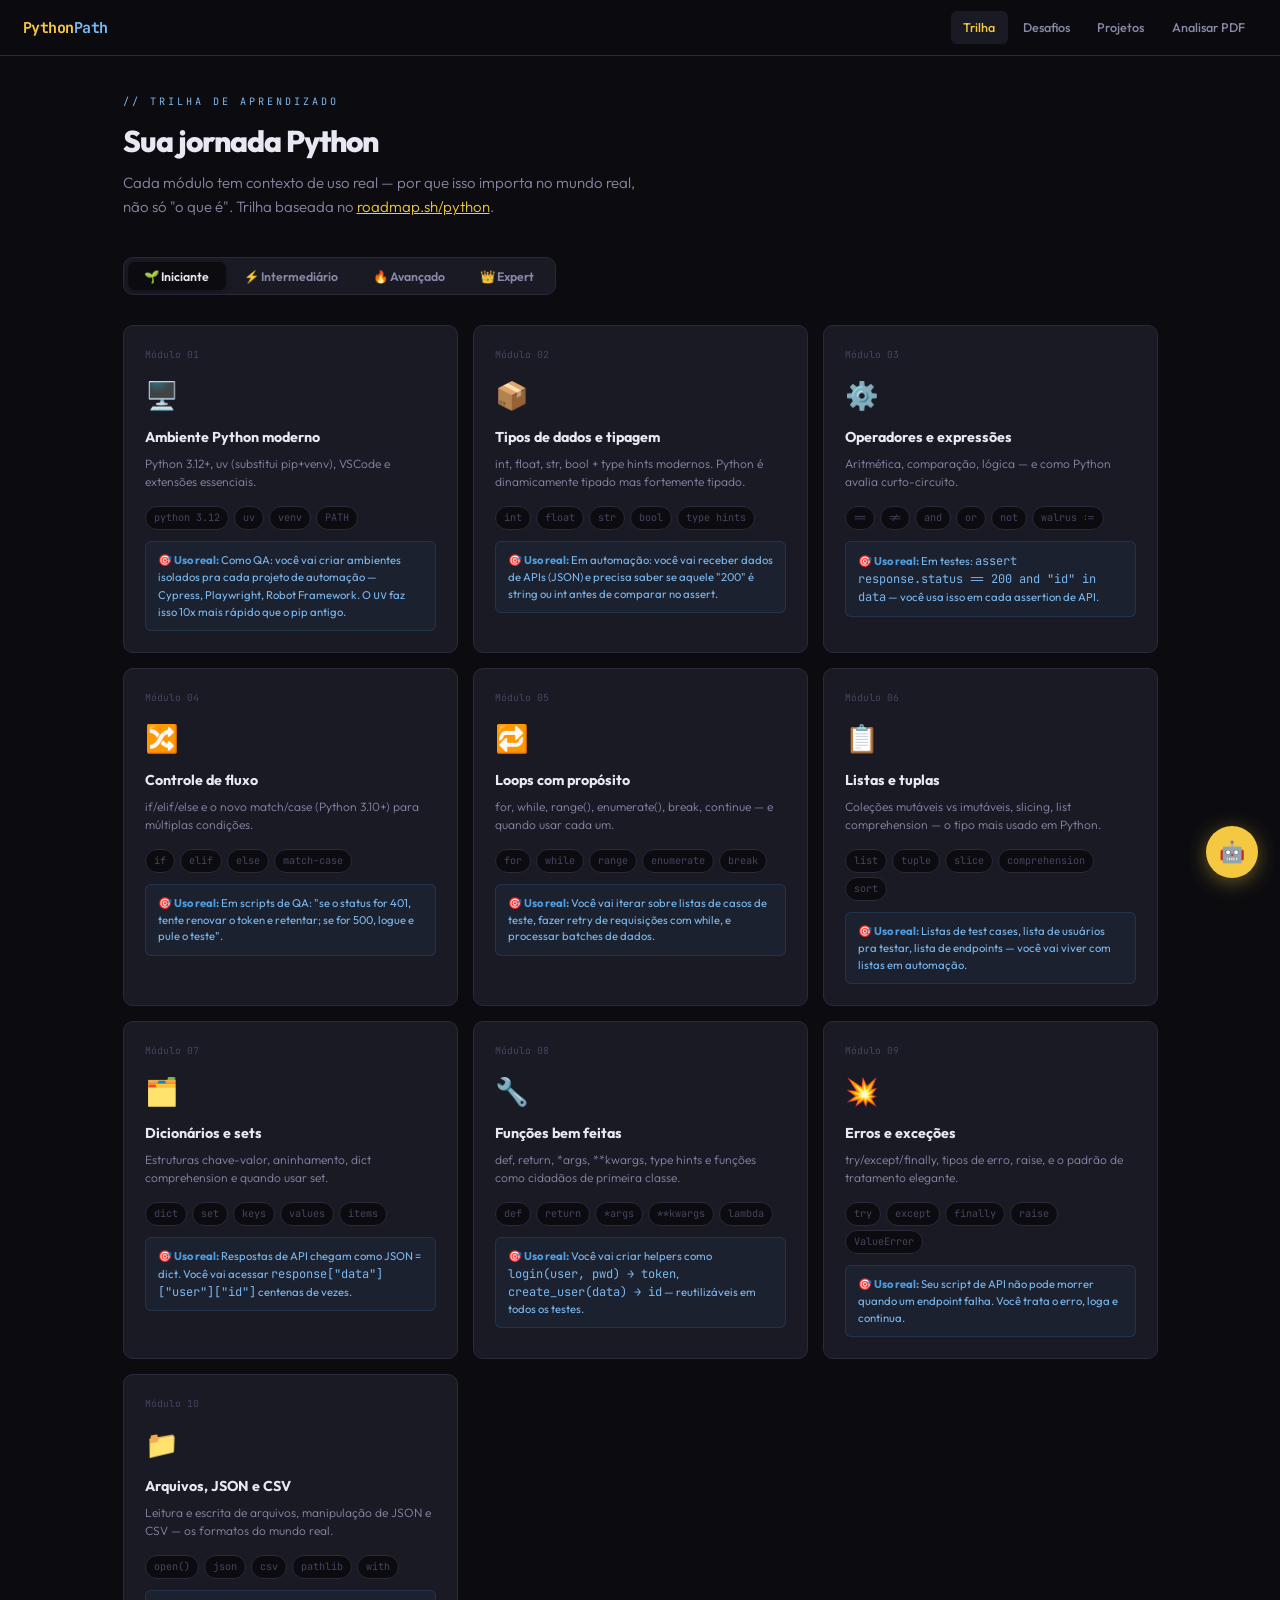
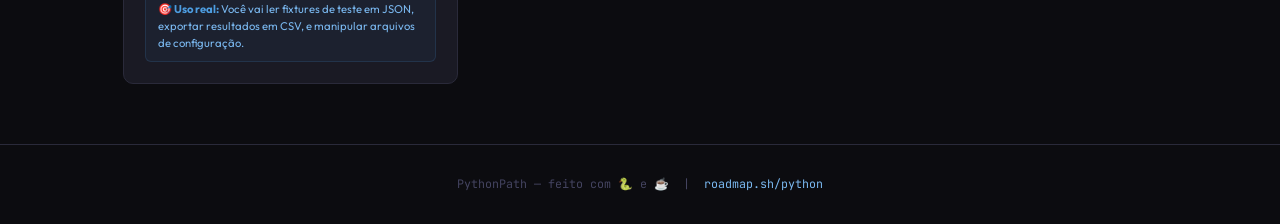
==== pages/trilha.html @ 1dff652b "Add project files: index, assets, and pages Co-Authored-By: Claude Sonnet 4.6 <noreply@anthropic.com" ====
<!DOCTYPE html>
<html lang="pt-BR">
<head>
  <meta charset="UTF-8" />
  <meta name="viewport" content="width=device-width, initial-scale=1.0" />
  <title>Trilha — PythonPath</title>
  <link rel="preconnect" href="https://fonts.googleapis.com" />
  <link href="https://fonts.googleapis.com/css2?family=JetBrains+Mono:wght@400;700&family=Outfit:wght@300;400;500;600;700;800&display=swap" rel="stylesheet" />
  <link rel="stylesheet" href="../assets/css/global.css" />
  <link rel="stylesheet" href="../assets/css/pages.css" />
</head>
<body>

  <nav class="navbar">
    <a href="../index.html" class="logo">Python<span>Path</span></a>
    <ul class="nav-links">
      <li><a href="trilha.html">Trilha</a></li>
      <li><a href="desafios.html">Desafios</a></li>
      <li><a href="projetos.html">Projetos</a></li>
      <li><a href="analisar.html">Analisar PDF</a></li>
    </ul>
    <button class="nav-mobile-btn" id="nav-toggle" aria-label="Abrir menu">☰</button>
  </nav>

  <main class="page-wrapper">
    <div class="container">
      <p class="eyebrow">// trilha de aprendizado</p>
      <h1 class="page-title">Sua jornada Python</h1>
      <p class="page-sub">
        Cada módulo tem contexto de uso real — por que isso importa no mundo real,
        não só "o que é". Trilha baseada no <a href="https://roadmap.sh/python" target="_blank" rel="noopener" style="color:var(--yellow)">roadmap.sh/python</a>.
      </p>

      <div class="tabs" role="tablist" aria-label="Nível de aprendizado">
        <button class="tab active" role="tab" aria-selected="true"  onclick="setLevel('iniciante', this)">🌱 Iniciante</button>
        <button class="tab"        role="tab" aria-selected="false" onclick="setLevel('intermediario', this)">⚡ Intermediário</button>
        <button class="tab"        role="tab" aria-selected="false" onclick="setLevel('avancado', this)">🔥 Avançado</button>
        <button class="tab"        role="tab" aria-selected="false" onclick="setLevel('expert', this)">👑 Expert</button>
      </div>

      <div class="modules-grid" id="modules-grid" role="list"></div>
    </div>
  </main>

  <footer class="footer">
    <p>PythonPath — feito com 🐍 e ☕ &nbsp;|&nbsp;
      <a href="https://roadmap.sh/python" target="_blank" rel="noopener">roadmap.sh/python</a>
    </p>
  </footer>

  <!-- AI Widget -->
  <div class="ai-float">
    <button class="ai-toggle" onclick="toggleAI()" aria-label="Abrir PyBot">🤖</button>
    <div class="ai-panel" id="ai-panel" role="dialog">
      <div class="ai-head">
        <div class="ai-av">🐍</div>
        <div><div class="ai-name">PyBot</div><div class="ai-online">● online</div></div>
      </div>
      <div class="ai-msgs" id="ai-msgs" aria-live="polite">
        <div class="ai-msg bot">Oi! Tem dúvida sobre algum módulo da trilha? Me pergunte!</div>
      </div>
      <div class="ai-input-row">
        <input type="text" class="ai-input" id="ai-inp" placeholder="Dúvida sobre Python..." />
        <button class="ai-send" onclick="sendAI()">↑</button>
      </div>
    </div>
  </div>

  <script src="../assets/js/data.js"></script>
  <script src="../assets/js/nav.js"></script>
  <script>
    let currentLevel = 'iniciante';

    function setLevel(level, btn) {
      currentLevel = level;
      document.querySelectorAll('.tab').forEach(t => {
        t.classList.remove('active');
        t.setAttribute('aria-selected', 'false');
      });
      btn.classList.add('active');
      btn.setAttribute('aria-selected', 'true');
      render();
    }

    function render() {
      const grid = document.getElementById('modules-grid');
      const mods = PP.MODULES[currentLevel] || [];
      grid.innerHTML = mods.map(m => `
        <article class="mod-card" role="listitem">
          <div class="mod-num">Módulo ${m.num}</div>
          <span class="mod-icon" aria-hidden="true">${m.icon}</span>
          <h2 class="mod-title">${m.title}</h2>
          <p class="mod-desc">${m.desc}</p>
          <div class="tags">${m.tags.map(t => `<span class="tag">${t}</span>`).join('')}</div>
          <div class="mod-real"><strong>🎯 Uso real:</strong> ${m.real}</div>
        </article>
      `).join('');
    }

    render();
  </script>
</body>
</html>
---- assets/css/global.css ----
/* =========================================
   PYTHONPATH — Global Styles
   ========================================= */

:root {
  --bg:       #0c0c10;
  --bg2:      #13131a;
  --surface:  #1a1a24;
  --surface2: #21212e;
  --border:   #2a2a3a;
  --border2:  #363648;

  --yellow: #f5c842;
  --blue:   #4d9de0;
  --blue2:  #7ab8f0;
  --green:  #5ccf7e;
  --red:    #f56565;
  --orange: #f5a742;
  --purple: #b06ef5;

  --text:  #e8e8f2;
  --text2: #8888a8;
  --text3: #444460;

  --font-body: 'Outfit', sans-serif;
  --font-mono: 'JetBrains Mono', monospace;

  --radius:  10px;
  --radius2: 6px;

  --nav-h: 56px;
}

*, *::before, *::after { box-sizing: border-box; margin: 0; padding: 0; }

html { scroll-behavior: smooth; font-size: 15px; }

body {
  background: var(--bg);
  color: var(--text);
  font-family: var(--font-body);
  line-height: 1.6;
  overflow-x: hidden;
  min-height: 100vh;
  display: flex;
  flex-direction: column;
}

::-webkit-scrollbar { width: 5px; }
::-webkit-scrollbar-track { background: var(--bg); }
::-webkit-scrollbar-thumb { background: var(--border2); border-radius: 3px; }

/* ── NAVBAR ── */
.navbar {
  position: fixed;
  top: 0; left: 0; right: 0;
  z-index: 200;
  height: var(--nav-h);
  display: flex;
  align-items: center;
  justify-content: space-between;
  padding: 0 1.5rem;
  background: rgba(12, 12, 16, 0.92);
  backdrop-filter: blur(16px);
  border-bottom: 1px solid var(--border);
}

.logo {
  font-family: var(--font-mono);
  font-size: 1rem;
  font-weight: 700;
  color: var(--yellow);
  text-decoration: none;
  letter-spacing: -0.5px;
}
.logo span { color: var(--blue2); }

.nav-links {
  display: flex;
  gap: 2px;
  list-style: none;
}
.nav-links a {
  display: block;
  color: var(--text2);
  text-decoration: none;
  font-size: 0.84rem;
  font-weight: 500;
  padding: 0.4rem 0.85rem;
  border-radius: var(--radius2);
  transition: color 0.15s, background 0.15s;
}
.nav-links a:hover { color: var(--text); background: var(--surface); }
.nav-links a.active { color: var(--yellow); background: var(--surface); }

.nav-mobile-btn {
  display: none;
  background: none;
  border: none;
  color: var(--text2);
  font-size: 1.3rem;
  cursor: pointer;
}

/* ── BUTTONS ── */
.btn {
  display: inline-flex;
  align-items: center;
  gap: 0.4rem;
  padding: 0.65rem 1.4rem;
  border-radius: var(--radius2);
  font-family: var(--font-body);
  font-size: 0.88rem;
  font-weight: 600;
  cursor: pointer;
  transition: all 0.18s;
  border: none;
  text-decoration: none;
}
.btn-primary { background: var(--yellow); color: #000; }
.btn-primary:hover { background: #f7d060; transform: translateY(-1px); box-shadow: 0 6px 24px rgba(245,200,66,.3); }
.btn-secondary { background: var(--surface); color: var(--text); border: 1px solid var(--border2); }
.btn-secondary:hover { background: var(--surface2); transform: translateY(-1px); }
.btn-sm { padding: 0.45rem 0.9rem; font-size: 0.78rem; }
.btn-ghost { background: transparent; color: var(--text2); border: 1px solid var(--border); }
.btn-ghost:hover { color: var(--text); border-color: var(--border2); }

/* ── CONTAINER ── */
.container { max-width: 1080px; margin: 0 auto; padding: 0 1.5rem; }

/* ── PAGE WRAPPER ── */
.page-wrapper {
  padding-top: calc(var(--nav-h) + 2.5rem);
  padding-bottom: 4rem;
  flex: 1;
}

/* ── SECTION HEADER ── */
.eyebrow {
  font-family: var(--font-mono);
  font-size: 0.68rem;
  color: var(--blue2);
  text-transform: uppercase;
  letter-spacing: 3px;
  margin-bottom: 0.5rem;
}
.page-title { font-size: 2rem; font-weight: 800; letter-spacing: -1px; margin-bottom: 0.4rem; }
.page-sub { color: var(--text2); font-weight: 300; margin-bottom: 2.5rem; max-width: 520px; }

/* ── TABS ── */
.tabs {
  display: flex;
  background: var(--surface);
  border: 1px solid var(--border);
  border-radius: var(--radius);
  padding: 4px;
  width: fit-content;
  margin-bottom: 2rem;
  gap: 2px;
  flex-wrap: wrap;
}
.tab {
  padding: 0.45rem 1.1rem;
  border-radius: 7px;
  font-size: 0.82rem;
  font-weight: 600;
  cursor: pointer;
  transition: all 0.15s;
  color: var(--text2);
  background: none;
  border: none;
  font-family: var(--font-body);
  white-space: nowrap;
}
.tab:hover { color: var(--text); }
.tab.active { background: var(--bg); color: var(--text); box-shadow: 0 1px 6px rgba(0,0,0,.3); }

/* ── TAGS ── */
.tag {
  font-size: 0.68rem;
  padding: 0.18rem 0.55rem;
  border-radius: 100px;
  background: var(--bg);
  border: 1px solid var(--border);
  color: var(--text3);
  font-family: var(--font-mono);
}
.tags { display: flex; flex-wrap: wrap; gap: 0.3rem; }

/* ── CARDS ── */
.card {
  background: var(--surface);
  border: 1px solid var(--border);
  border-radius: var(--radius);
  transition: border-color 0.2s, transform 0.2s, box-shadow 0.2s;
}
.card:hover {
  border-color: var(--border2);
  transform: translateY(-2px);
  box-shadow: 0 8px 32px rgba(0,0,0,.25);
}

/* ── CODE ── */
pre, code { font-family: var(--font-mono); }
pre {
  padding: 1rem 1.1rem;
  font-size: 0.76rem;
  line-height: 1.7;
  overflow-x: auto;
  color: var(--text);
}
code { font-size: 0.8rem; }
.inline-code {
  color: var(--yellow);
  background: var(--bg);
  padding: 0.1rem 0.35rem;
  border-radius: 4px;
  font-size: 0.78rem;
}

/* Syntax highlight classes */
.kw { color: #c084fc; }
.fn { color: var(--blue2); }
.st { color: #86efac; }
.nu { color: var(--orange); }
.cm { color: var(--text3); font-style: italic; }
.bi { color: var(--yellow); }

/* ── CODE BLOCK ── */
.code-block {
  background: var(--bg);
  border: 1px solid var(--border);
  border-radius: var(--radius2);
  overflow: hidden;
}
.code-block-header {
  display: flex;
  align-items: center;
  justify-content: space-between;
  padding: 0.45rem 0.9rem;
  border-bottom: 1px solid var(--border);
}
.code-lang { font-family: var(--font-mono); font-size: 0.65rem; color: var(--yellow); }
.code-copy {
  background: none;
  border: none;
  color: var(--text3);
  font-size: 0.72rem;
  cursor: pointer;
  font-family: var(--font-body);
  transition: color 0.15s;
}
.code-copy:hover { color: var(--text); }

/* ── DIFF BADGES ── */
.diff {
  flex-shrink: 0;
  font-size: 0.68rem;
  font-weight: 700;
  padding: 0.22rem 0.65rem;
  border-radius: 100px;
  font-family: var(--font-mono);
}
.diff-easy   { background: rgba(92,207,126,.12); color: var(--green);  border: 1px solid rgba(92,207,126,.25); }
.diff-medium { background: rgba(245,200,66,.12);  color: var(--yellow); border: 1px solid rgba(245,200,66,.25); }
.diff-hard   { background: rgba(245,101,101,.12); color: var(--red);   border: 1px solid rgba(245,101,101,.25); }

/* ── API KEY BAR ── */
.api-key-bar {
  display: flex;
  align-items: center;
  gap: 0.5rem;
  background: var(--surface);
  border: 1px solid var(--border);
  border-radius: var(--radius);
  padding: 0.75rem;
  margin-bottom: 1.5rem;
  flex-wrap: wrap;
}
.api-key-bar input {
  flex: 1;
  min-width: 200px;
  background: var(--bg);
  border: 1px solid var(--border);
  border-radius: var(--radius2);
  padding: 0.5rem 0.75rem;
  font-family: var(--font-mono);
  font-size: 0.75rem;
  color: var(--text2);
  outline: none;
  transition: border-color 0.15s;
}
.api-key-bar input:focus { border-color: var(--yellow); }
.api-key-bar input::placeholder { color: var(--text3); }
.key-status {
  font-size: 0.72rem;
  color: var(--text3);
  font-family: var(--font-mono);
  white-space: nowrap;
}
.key-status.ok { color: var(--green); }

/* ── AI CHAT WIDGET ── */
.ai-float { position: fixed; bottom: 1.5rem; right: 1.5rem; z-index: 300; }
.ai-toggle {
  width: 52px; height: 52px;
  border-radius: 50%;
  background: var(--yellow);
  border: none;
  cursor: pointer;
  font-size: 1.4rem;
  display: flex;
  align-items: center;
  justify-content: center;
  box-shadow: 0 4px 20px rgba(245,200,66,.4);
  transition: all 0.2s;
}
.ai-toggle:hover { transform: scale(1.1); box-shadow: 0 6px 28px rgba(245,200,66,.5); }
.ai-panel {
  position: absolute;
  bottom: 66px; right: 0;
  width: 360px;
  background: var(--bg2);
  border: 1px solid var(--border2);
  border-radius: var(--radius);
  display: none;
  flex-direction: column;
  box-shadow: 0 20px 60px rgba(0,0,0,.5);
  overflow: hidden;
}
.ai-panel.open { display: flex; animation: slideUp 0.18s ease; }
@keyframes slideUp { from { opacity:0; transform:translateY(10px); } to { opacity:1; transform:translateY(0); } }
.ai-head { padding: 0.9rem 1.1rem; border-bottom: 1px solid var(--border); display: flex; align-items: center; gap: 0.65rem; }
.ai-av { width: 30px; height: 30px; border-radius: 50%; background: linear-gradient(135deg, var(--yellow), var(--blue)); display: flex; align-items: center; justify-content: center; font-size: 0.9rem; }
.ai-name { font-size: 0.88rem; font-weight: 700; }
.ai-online { font-size: 0.68rem; color: var(--green); font-family: var(--font-mono); }
.ai-msgs { flex: 1; overflow-y: auto; padding: 0.85rem; display: flex; flex-direction: column; gap: 0.65rem; max-height: 290px; min-height: 120px; }
.ai-msg { padding: 0.65rem 0.9rem; border-radius: var(--radius2); font-size: 0.8rem; line-height: 1.5; max-width: 88%; }
.ai-msg.bot  { background: var(--surface); border: 1px solid var(--border); align-self: flex-start; }
.ai-msg.user { background: rgba(245,200,66,.1); border: 1px solid rgba(245,200,66,.18); align-self: flex-end; }
.ai-msg.typing { align-self: flex-start; background: var(--surface); border: 1px solid var(--border); color: var(--text3); }
.ai-input-row { padding: 0.65rem; border-top: 1px solid var(--border); display: flex; gap: 0.45rem; }
.ai-input { flex: 1; background: var(--surface); border: 1px solid var(--border); border-radius: var(--radius2); padding: 0.5rem 0.75rem; font-family: var(--font-body); font-size: 0.8rem; color: var(--text); outline: none; transition: border-color 0.15s; }
.ai-input:focus { border-color: var(--yellow); }
.ai-input::placeholder { color: var(--text3); }
.ai-send { background: var(--yellow); border: none; border-radius: var(--radius2); width: 34px; height: 34px; display: flex; align-items: center; justify-content: center; cursor: pointer; color: #000; font-weight: 700; font-size: 0.9rem; transition: background 0.15s; flex-shrink: 0; }
.ai-send:hover { background: #f7d060; }

/* ── FOOTER ── */
.footer {
  text-align: center;
  padding: 2rem 1.5rem;
  border-top: 1px solid var(--border);
  color: var(--text3);
  font-size: 0.78rem;
  font-family: var(--font-mono);
}
.footer a { color: var(--blue2); text-decoration: none; }
.footer a:hover { text-decoration: underline; }

/* ── PULSE ANIMATION ── */
@keyframes pulse { 0%,100%{opacity:1} 50%{opacity:.3} }

/* ── RESPONSIVE ── */
@media (max-width: 768px) {
  .nav-links { display: none; }
  .nav-links.open { display: flex; flex-direction: column; position: fixed; top: var(--nav-h); left: 0; right: 0; background: var(--bg2); border-bottom: 1px solid var(--border); padding: 0.75rem; gap: 0.25rem; }
  .nav-mobile-btn { display: block; }
  .ai-panel { width: 310px; right: -0.5rem; }
  .page-title { font-size: 1.6rem; }
}
---- assets/css/pages.css ----
/* =========================================
   PYTHONPATH — Pages CSS
   ========================================= */

/* ── TRILHA ── */
.modules-grid {
  display: grid;
  grid-template-columns: repeat(auto-fill, minmax(290px, 1fr));
  gap: 1rem;
}
.mod-card {
  background: var(--surface);
  border: 1px solid var(--border);
  border-radius: var(--radius);
  padding: 1.4rem;
  cursor: default;
  transition: all 0.2s;
}
.mod-card:hover { border-color: var(--border2); transform: translateY(-2px); box-shadow: 0 8px 32px rgba(0,0,0,.25); }
.mod-num { font-family: var(--font-mono); font-size: 0.65rem; color: var(--text3); margin-bottom: 0.75rem; }
.mod-icon { font-size: 1.8rem; margin-bottom: 0.6rem; display: block; }
.mod-title { font-size: 0.95rem; font-weight: 700; margin-bottom: 0.4rem; }
.mod-desc { font-size: 0.8rem; color: var(--text2); font-weight: 300; line-height: 1.5; margin-bottom: 1rem; }
.mod-real {
  margin-top: 0.75rem;
  padding: 0.65rem 0.8rem;
  background: rgba(77,157,224,.06);
  border: 1px solid rgba(77,157,224,.15);
  border-radius: var(--radius2);
  font-size: 0.75rem;
  color: var(--blue2);
  line-height: 1.5;
}
.mod-real strong { color: var(--blue); }

/* ── CHALLENGES ── */
.ch-layout {
  display: grid;
  grid-template-columns: 240px 1fr;
  gap: 1.25rem;
  align-items: start;
}
.ch-sidebar {
  background: var(--surface);
  border: 1px solid var(--border);
  border-radius: var(--radius);
  overflow: hidden;
  position: sticky;
  top: calc(var(--nav-h) + 1rem);
}
.ch-section { border-bottom: 1px solid var(--border); padding: 0.4rem; }
.ch-section:last-child { border-bottom: none; }
.ch-label { font-size: 0.62rem; color: var(--text3); text-transform: uppercase; letter-spacing: 2px; padding: 0.5rem 0.7rem 0.2rem; font-family: var(--font-mono); display: block; }
.ch-btn {
  width: 100%;
  display: flex;
  align-items: center;
  justify-content: space-between;
  padding: 0.55rem 0.7rem;
  border-radius: 6px;
  background: none;
  border: none;
  color: var(--text2);
  font-family: var(--font-body);
  font-size: 0.82rem;
  cursor: pointer;
  transition: all 0.12s;
  text-align: left;
}
.ch-btn:hover, .ch-btn.active { background: var(--bg); color: var(--text); }
.ch-badge { font-size: 0.68rem; padding: 0.1rem 0.45rem; border-radius: 100px; background: var(--bg2); border: 1px solid var(--border); color: var(--text3); font-family: var(--font-mono); }
.ch-list { display: flex; flex-direction: column; gap: 0.75rem; }
.ch-card {
  background: var(--surface);
  border: 1px solid var(--border);
  border-radius: var(--radius);
  overflow: hidden;
  transition: border-color 0.15s;
}
.ch-card:hover { border-color: var(--border2); }
.ch-head { padding: 1.1rem 1.25rem; display: flex; align-items: flex-start; gap: 0.85rem; cursor: pointer; user-select: none; }
.ch-info { flex: 1; }
.ch-title { font-size: 0.92rem; font-weight: 700; margin-bottom: 0.25rem; }
.ch-desc { font-size: 0.78rem; color: var(--text2); font-weight: 300; }
.ch-chevron { color: var(--text3); font-size: 0.7rem; padding-top: 0.2rem; transition: transform 0.2s; flex-shrink: 0; }
.ch-card.open .ch-chevron { transform: rotate(90deg); }
.ch-body { display: none; border-top: 1px solid var(--border); }
.ch-card.open .ch-body { display: block; }
.ch-inner { padding: 1.25rem; }
.ch-problem {
  background: var(--bg2);
  border: 1px solid var(--border);
  border-left: 3px solid var(--blue);
  border-radius: var(--radius2);
  padding: 0.9rem 1rem;
  font-size: 0.82rem;
  line-height: 1.7;
  margin-bottom: 1rem;
  white-space: pre-wrap;
  font-family: var(--font-mono);
}
.ch-real {
  background: rgba(92,207,126,.06);
  border: 1px solid rgba(92,207,126,.15);
  border-radius: var(--radius2);
  padding: 0.75rem 1rem;
  font-size: 0.78rem;
  color: var(--green);
  margin-bottom: 1rem;
  line-height: 1.5;
}
.ch-real strong { color: #8dffa8; }
.ch-actions { display: flex; gap: 0.6rem; flex-wrap: wrap; margin-bottom: 0; }
.sol-block { display: none; margin-top: 0.9rem; }
.sol-block.show { display: block; }

/* ── PROJECTS ── */
.proj-grid {
  display: grid;
  grid-template-columns: repeat(auto-fill, minmax(310px, 1fr));
  gap: 1.1rem;
}
.proj-card {
  background: var(--surface);
  border: 1px solid var(--border);
  border-radius: var(--radius);
  padding: 1.4rem;
  transition: all 0.2s;
  position: relative;
  overflow: hidden;
}
.proj-card::after { content: ''; position: absolute; top: 0; right: 0; width: 80px; height: 80px; background: radial-gradient(circle at top right, var(--accent, rgba(245,200,66,.06)) 0%, transparent 70%); pointer-events: none; }
.proj-card:hover { border-color: var(--border2); transform: translateY(-2px); box-shadow: 0 8px 28px rgba(0,0,0,.25); }
.proj-level { font-size: 0.7rem; font-family: var(--font-mono); color: var(--text3); margin-bottom: 0.85rem; text-transform: uppercase; letter-spacing: 1px; }
.proj-title { font-size: 0.95rem; font-weight: 700; margin-bottom: 0.4rem; }
.proj-desc { font-size: 0.8rem; color: var(--text2); font-weight: 300; line-height: 1.6; margin-bottom: 0.85rem; }
.proj-why { background: rgba(245,167,66,.06); border: 1px solid rgba(245,167,66,.15); border-radius: var(--radius2); padding: 0.6rem 0.8rem; font-size: 0.75rem; color: var(--orange); margin-bottom: 0.85rem; line-height: 1.5; }

/* ── PDF ANALYZER ── */
.drop-zone {
  background: var(--surface);
  border: 2px dashed var(--border2);
  border-radius: var(--radius);
  padding: 3rem 2rem;
  text-align: center;
  cursor: pointer;
  transition: all 0.2s;
}
.drop-zone:hover { border-color: var(--blue); background: rgba(77,157,224,.04); }
.drop-zone.drag  { border-color: var(--yellow); background: rgba(245,200,66,.06); }
.drop-zone-icon { font-size: 3.5rem; display: block; margin-bottom: 1rem; }
.drop-zone h3 { font-size: 1.2rem; font-weight: 700; margin-bottom: 0.4rem; }
.drop-zone p { color: var(--text2); font-size: 0.85rem; }
.pdf-result { margin-top: 1.5rem; }
.pdf-loading { text-align: center; padding: 2.5rem; background: var(--surface); border: 1px solid var(--border); border-radius: var(--radius); }
.spinner { width: 36px; height: 36px; border: 3px solid var(--border); border-top-color: var(--yellow); border-radius: 50%; animation: spin 0.8s linear infinite; margin: 0 auto 1rem; }
@keyframes spin { to { transform: rotate(360deg); } }
.pdf-out { background: var(--surface); border: 1px solid var(--border); border-radius: var(--radius); overflow: hidden; }
.pdf-out-header { padding: 1rem 1.25rem; border-bottom: 1px solid var(--border); display: flex; align-items: center; gap: 0.75rem; }
.pdf-out-body { padding: 1.5rem; }
.pdf-out-body h3 { font-size: 1.05rem; font-weight: 700; color: var(--yellow); margin: 1.25rem 0 0.5rem; }
.pdf-out-body h3:first-child { margin-top: 0; }
.pdf-out-body p { font-size: 0.85rem; color: var(--text2); line-height: 1.7; margin-bottom: 0.6rem; }
.pdf-out-body ul { list-style: none; margin: 0.5rem 0 1rem; display: flex; flex-direction: column; gap: 0.35rem; }
.pdf-out-body li { font-size: 0.83rem; color: var(--text2); padding: 0.5rem 0.75rem; background: var(--bg); border-radius: var(--radius2); border-left: 2px solid var(--blue); line-height: 1.5; }
.pdf-out-body li.ok      { border-left-color: var(--green); }
.pdf-out-body li.missing { border-left-color: var(--red); }
.pdf-out-body li.old     { border-left-color: var(--yellow); }
.pdf-out-body code { font-family: var(--font-mono); color: var(--yellow); background: var(--bg); padding: 0.1rem 0.35rem; border-radius: 4px; font-size: 0.78rem; }

/* ── RESPONSIVE ── */
@media (max-width: 768px) {
  .ch-layout { grid-template-columns: 1fr; }
  .ch-sidebar { position: static; }
}
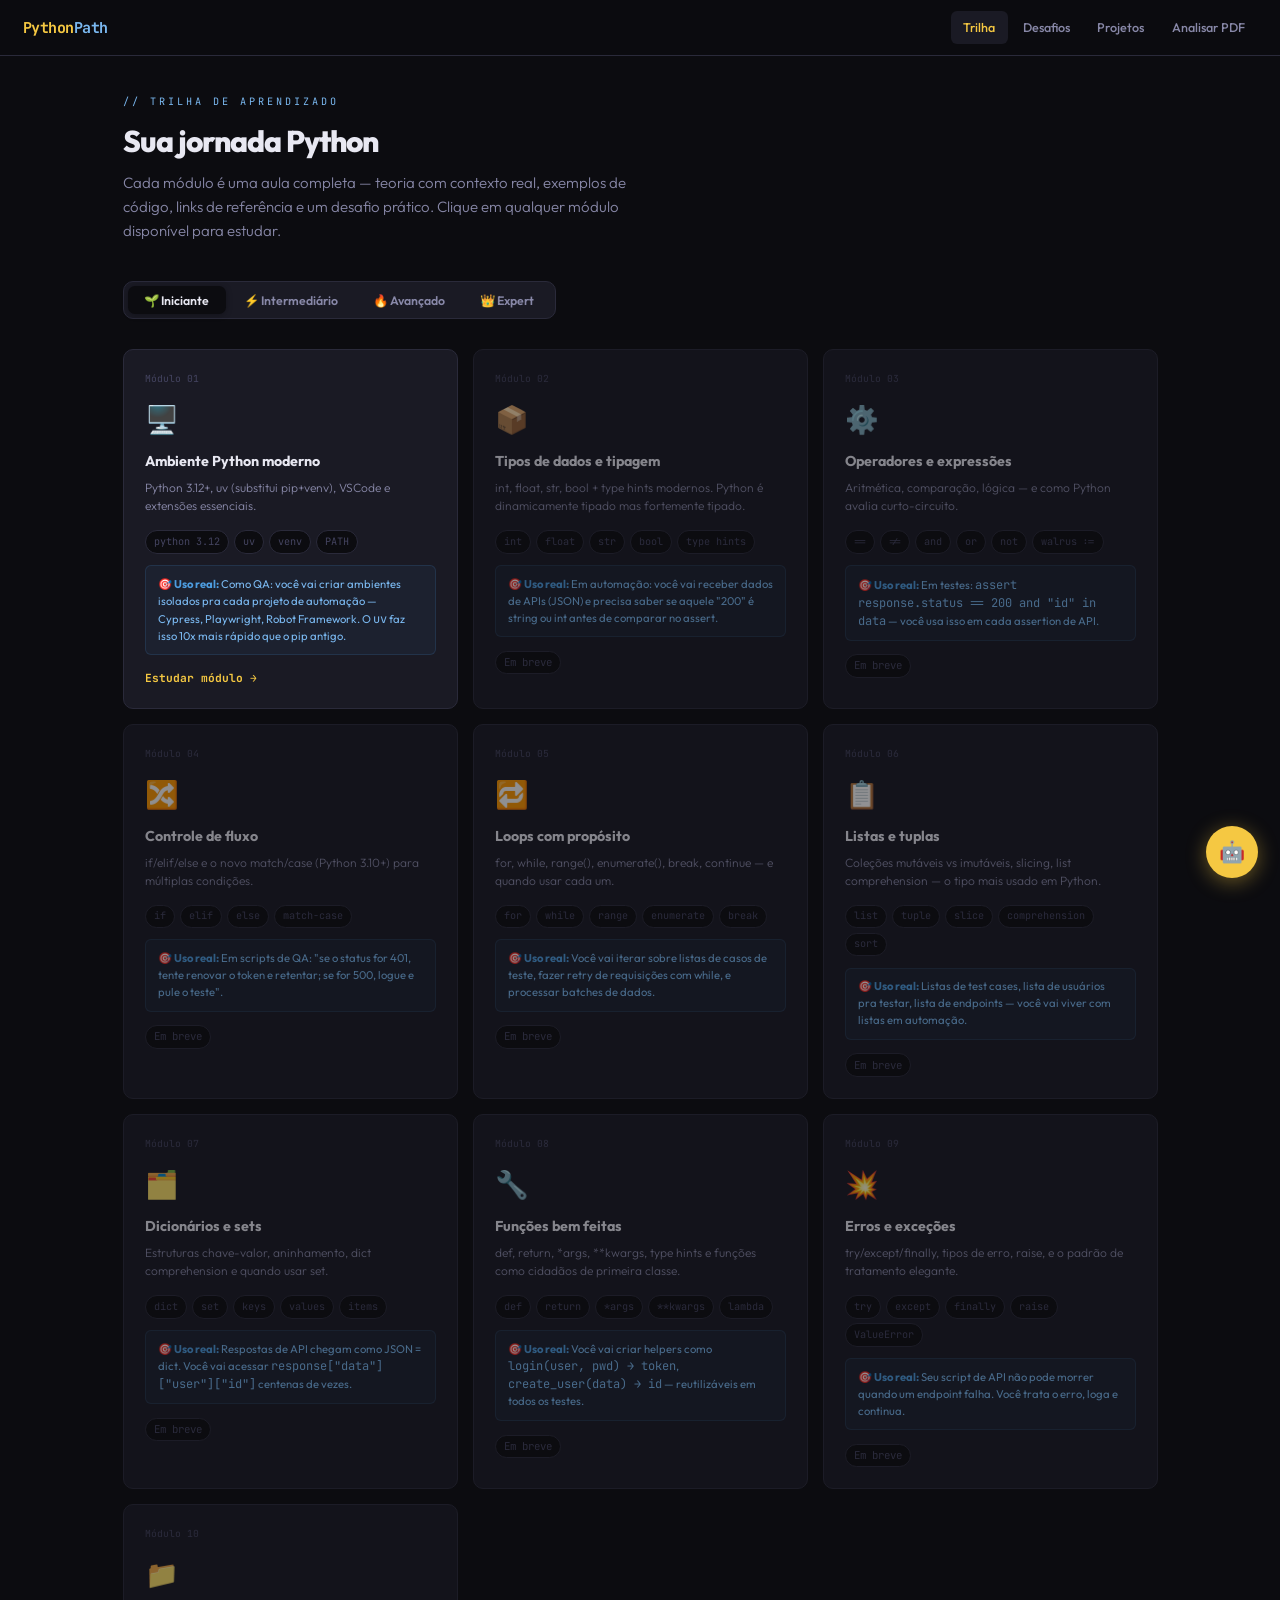
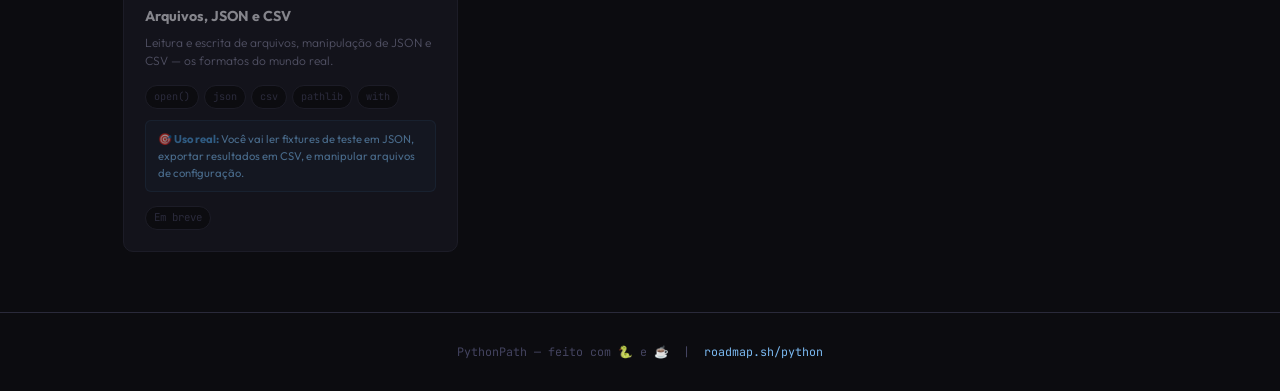
==== commit 507cc780: "Atualiza projeto com alterações da versão exportada" ====
--- a/pages/trilha.html
+++ b/pages/trilha.html
@@ -8,6 +8,22 @@
   <link href="https://fonts.googleapis.com/css2?family=JetBrains+Mono:wght@400;700&family=Outfit:wght@300;400;500;600;700;800&display=swap" rel="stylesheet" />
   <link rel="stylesheet" href="../assets/css/global.css" />
   <link rel="stylesheet" href="../assets/css/pages.css" />
+  <style>
+    .mod-card { display: block; text-decoration: none; color: inherit; }
+    .mod-card.available:hover .mod-title { color: var(--yellow); }
+    .mod-card-footer { margin-top: .9rem; display: flex; align-items: center; justify-content: space-between; }
+    .mod-cta {
+      font-size: .75rem; font-weight: 700; color: var(--yellow);
+      font-family: var(--font-mono); display: flex; align-items: center; gap: .3rem;
+    }
+    .mod-soon {
+      font-size: .72rem; color: var(--text3);
+      font-family: var(--font-mono); background: var(--bg);
+      padding: .15rem .55rem; border-radius: 100px; border: 1px solid var(--border);
+    }
+    .mod-card.available { cursor: pointer; }
+    .mod-card.unavailable { opacity: .55; cursor: default; pointer-events: none; }
+  </style>
 </head>
 <body>
 
@@ -27,15 +43,15 @@
       <p class="eyebrow">// trilha de aprendizado</p>
       <h1 class="page-title">Sua jornada Python</h1>
       <p class="page-sub">
-        Cada módulo tem contexto de uso real — por que isso importa no mundo real,
-        não só "o que é". Trilha baseada no <a href="https://roadmap.sh/python" target="_blank" rel="noopener" style="color:var(--yellow)">roadmap.sh/python</a>.
+        Cada módulo é uma aula completa — teoria com contexto real, exemplos de código,
+        links de referência e um desafio prático. Clique em qualquer módulo disponível para estudar.
       </p>
 
       <div class="tabs" role="tablist" aria-label="Nível de aprendizado">
-        <button class="tab active" role="tab" aria-selected="true"  onclick="setLevel('iniciante', this)">🌱 Iniciante</button>
-        <button class="tab"        role="tab" aria-selected="false" onclick="setLevel('intermediario', this)">⚡ Intermediário</button>
-        <button class="tab"        role="tab" aria-selected="false" onclick="setLevel('avancado', this)">🔥 Avançado</button>
-        <button class="tab"        role="tab" aria-selected="false" onclick="setLevel('expert', this)">👑 Expert</button>
+        <button class="tab active" role="tab" onclick="setLevel('iniciante', this)">🌱 Iniciante</button>
+        <button class="tab"        role="tab" onclick="setLevel('intermediario', this)">⚡ Intermediário</button>
+        <button class="tab"        role="tab" onclick="setLevel('avancado', this)">🔥 Avançado</button>
+        <button class="tab"        role="tab" onclick="setLevel('expert', this)">👑 Expert</button>
       </div>
 
       <div class="modules-grid" id="modules-grid" role="list"></div>
@@ -69,32 +85,52 @@
   <script src="../assets/js/data.js"></script>
   <script src="../assets/js/nav.js"></script>
   <script>
+    // Map module numbers to their page files
+    const MODULE_PAGES = {
+      '01': 'modulos/01-ambiente.html',
+      // More modules added as they're built:
+      // '02': 'modulos/02-tipos-dados.html',
+      // '03': 'modulos/03-operadores.html',
+    };
+
     let currentLevel = 'iniciante';
 
     function setLevel(level, btn) {
       currentLevel = level;
-      document.querySelectorAll('.tab').forEach(t => {
-        t.classList.remove('active');
-        t.setAttribute('aria-selected', 'false');
-      });
+      document.querySelectorAll('.tab').forEach(t => t.classList.remove('active'));
       btn.classList.add('active');
-      btn.setAttribute('aria-selected', 'true');
       render();
     }
 
     function render() {
       const grid = document.getElementById('modules-grid');
       const mods = PP.MODULES[currentLevel] || [];
-      grid.innerHTML = mods.map(m => `
-        <article class="mod-card" role="listitem">
-          <div class="mod-num">Módulo ${m.num}</div>
-          <span class="mod-icon" aria-hidden="true">${m.icon}</span>
-          <h2 class="mod-title">${m.title}</h2>
-          <p class="mod-desc">${m.desc}</p>
-          <div class="tags">${m.tags.map(t => `<span class="tag">${t}</span>`).join('')}</div>
-          <div class="mod-real"><strong>🎯 Uso real:</strong> ${m.real}</div>
-        </article>
-      `).join('');
+
+      grid.innerHTML = mods.map(m => {
+        const page = MODULE_PAGES[m.num];
+        const available = !!page;
+        const tag = available
+          ? `<a class="mod-card card available" href="${page}" role="listitem">`
+          : `<div class="mod-card card unavailable" role="listitem">`;
+        const endTag = available ? `</a>` : `</div>`;
+
+        return `
+          ${tag}
+            <div class="mod-num">Módulo ${m.num}</div>
+            <span class="mod-icon" aria-hidden="true">${m.icon}</span>
+            <h2 class="mod-title">${m.title}</h2>
+            <p class="mod-desc">${m.desc}</p>
+            <div class="tags">${m.tags.map(t => `<span class="tag">${t}</span>`).join('')}</div>
+            <div class="mod-real"><strong>🎯 Uso real:</strong> ${m.real}</div>
+            <div class="mod-card-footer">
+              ${available
+                ? `<span class="mod-cta">Estudar módulo →</span>`
+                : `<span class="mod-soon">Em breve</span>`
+              }
+            </div>
+          ${endTag}
+        `;
+      }).join('');
     }
 
     render();
